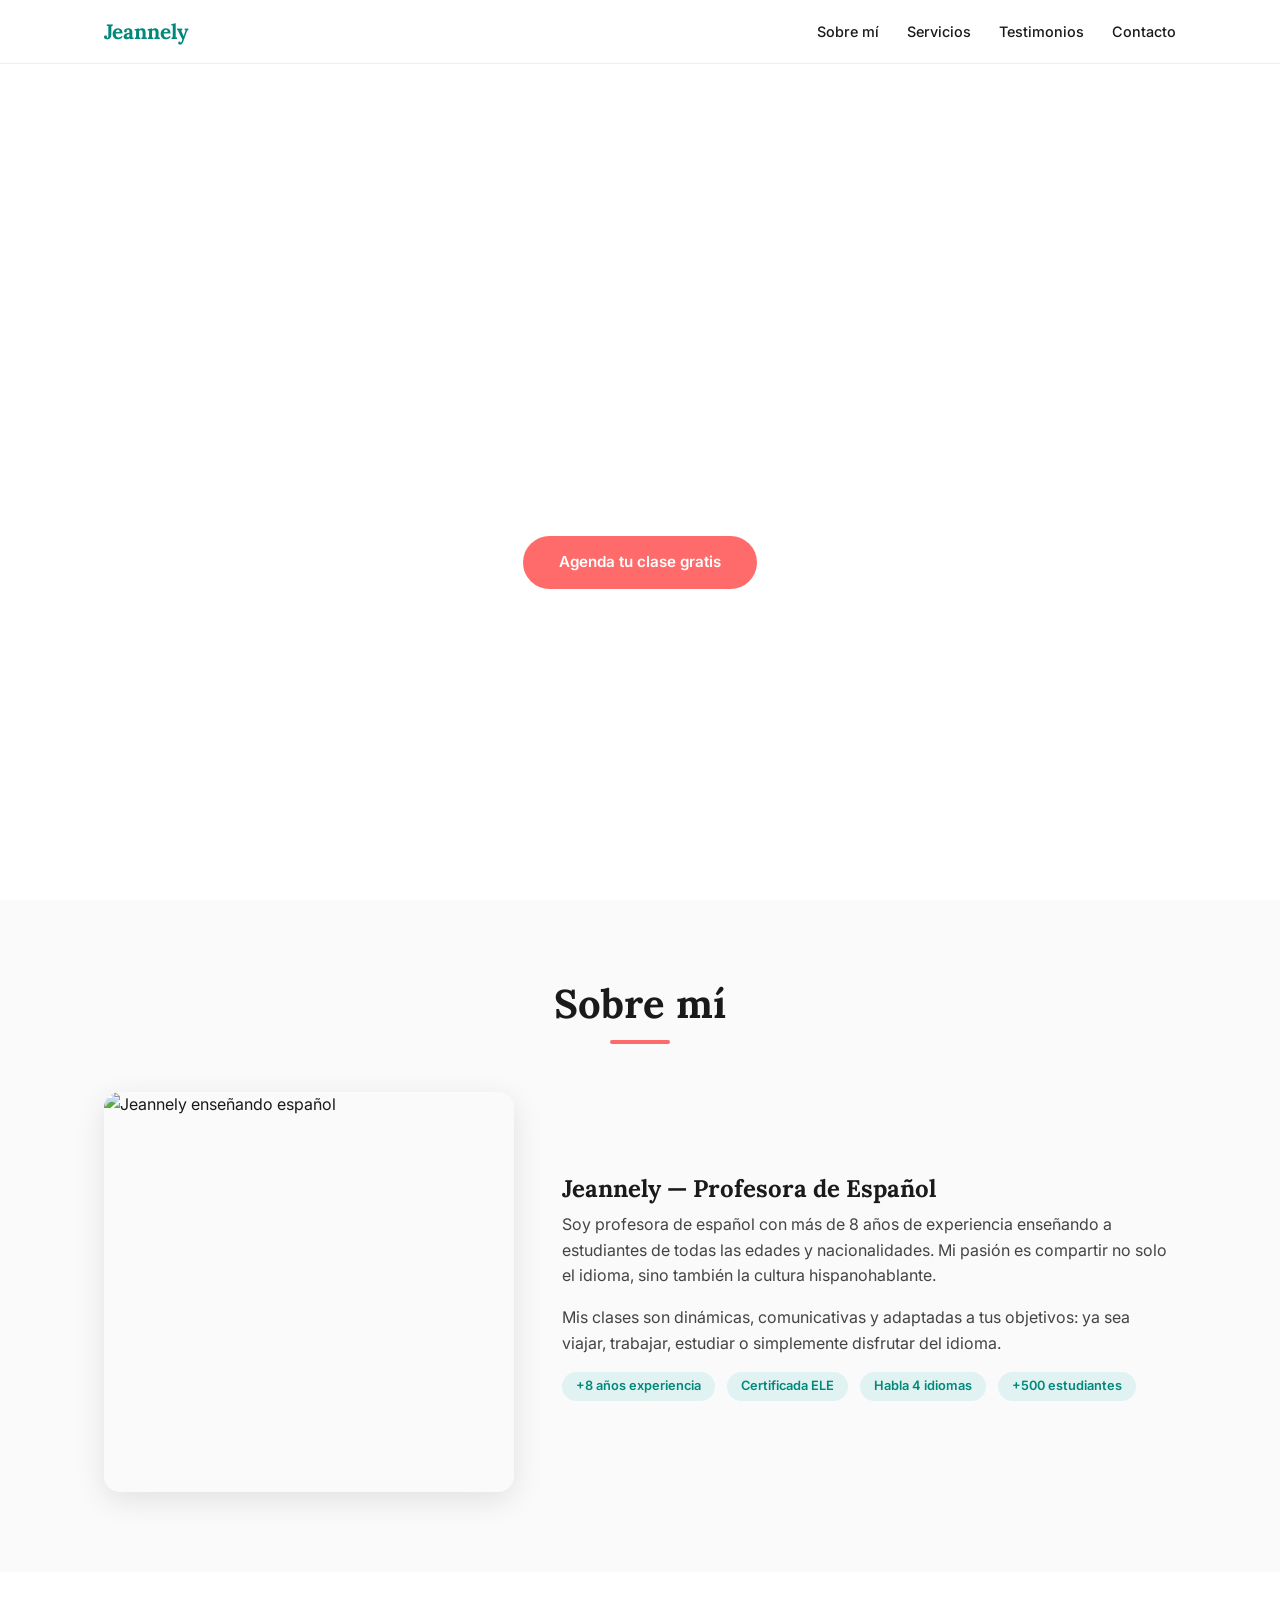
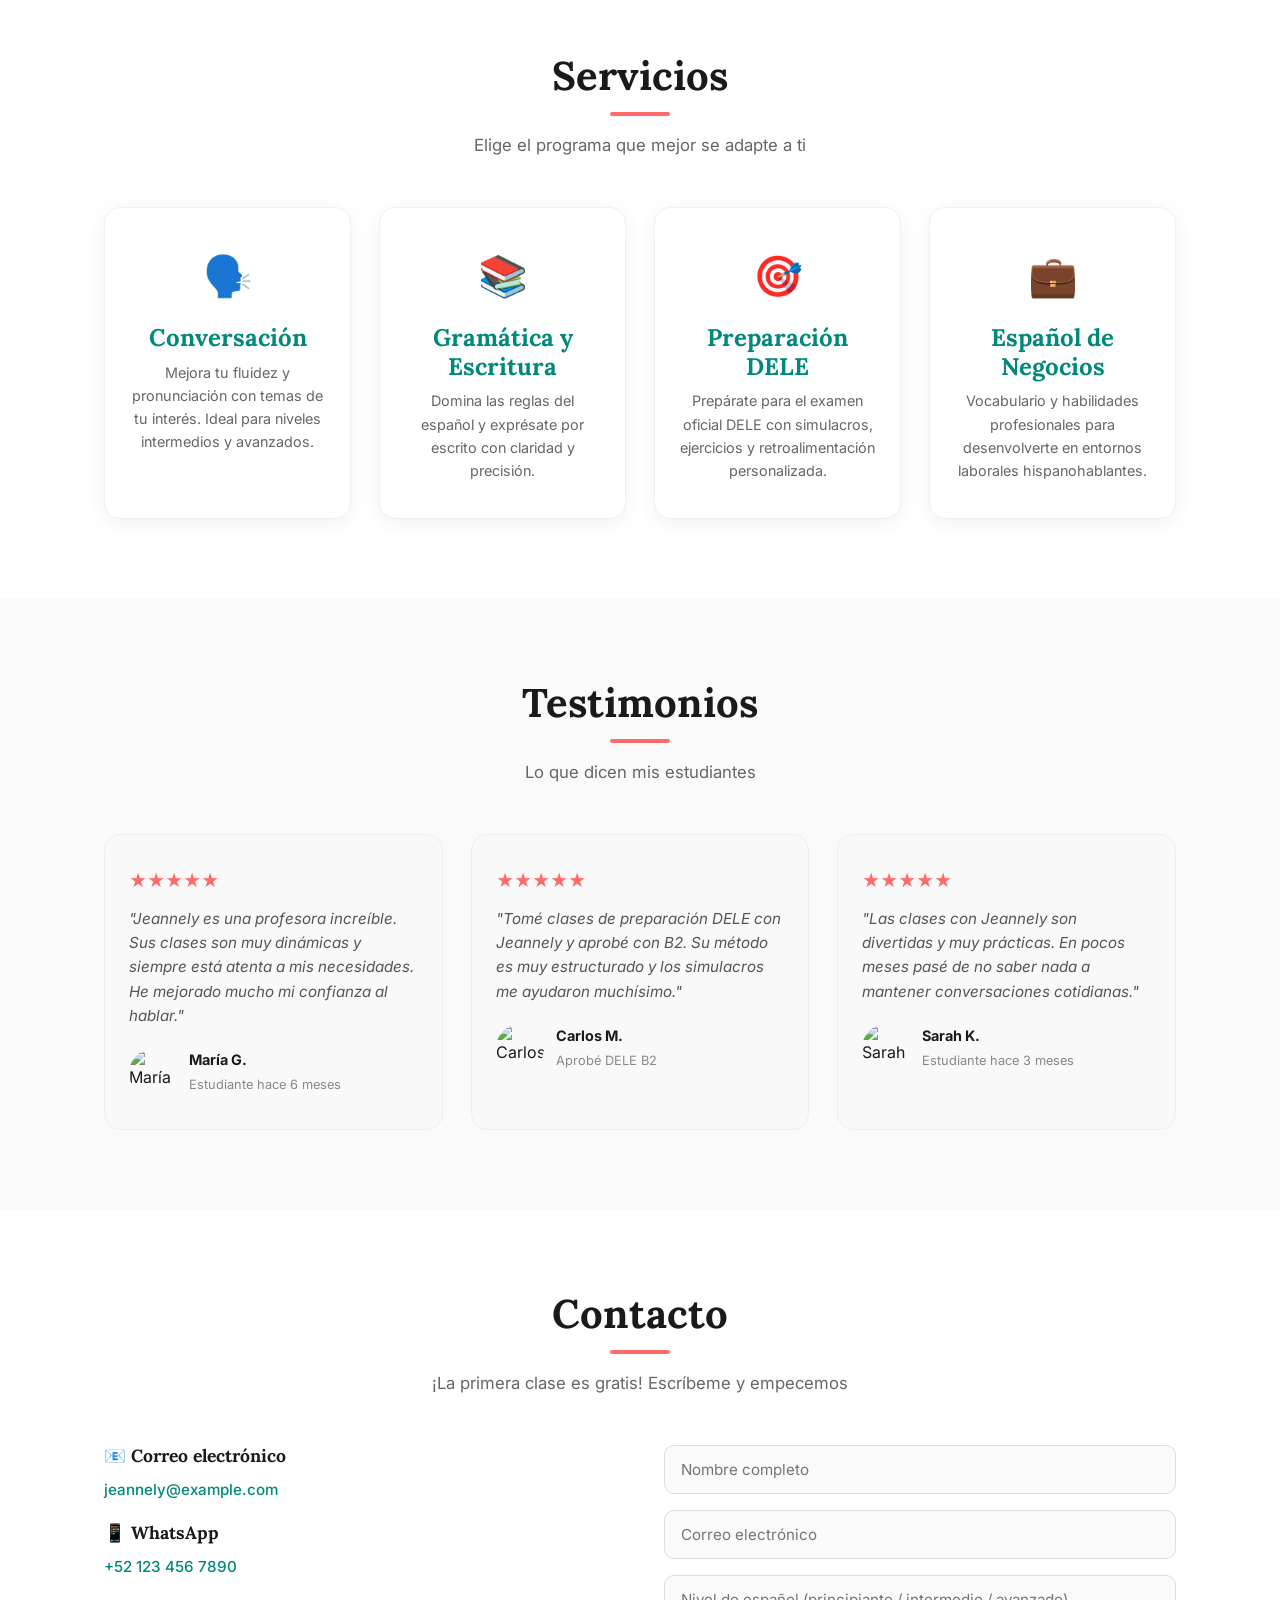
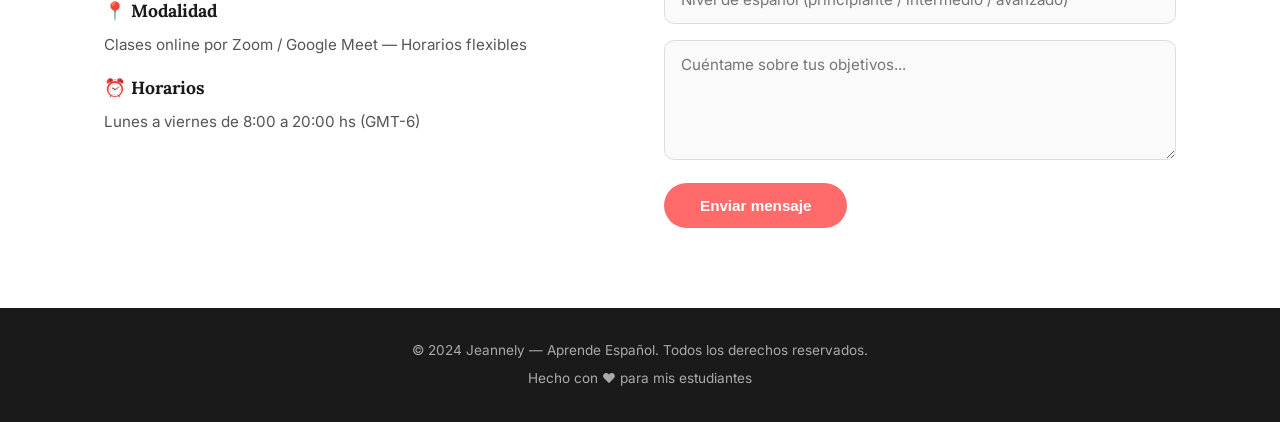
==== index.html @ 4d33d8a2 "chocolat" ====
<!DOCTYPE html>
<html lang="es">
<head>
  <meta charset="UTF-8" />
  <meta name="viewport" content="width=device-width, initial-scale=1.0" />
  <title>Jeannely — Aprende Español</title>
  <link rel="preconnect" href="https://fonts.googleapis.com" />
  <link rel="preconnect" href="https://fonts.gstatic.com" crossorigin />
  <link href="https://fonts.googleapis.com/css2?family=Inter:wght@400;500;600;700&family=Lora:wght@400;600;700&display=swap" rel="stylesheet" />
  <style>
    /* ---------- Reset & Base ---------- */
    *, *::before, *::after { box-sizing: border-box; margin: 0; padding: 0; }
    html { scroll-behavior: smooth; }
    body {
      font-family: 'Inter', sans-serif;
      color: #1a1a1a;
      background: #fafafa;
      line-height: 1.6;
    }
    a { text-decoration: none; color: inherit; }
    img { max-width: 100%; display: block; }
    ul { list-style: none; }
    .container {
      max-width: 1120px;
      margin: 0 auto;
      padding: 0 24px;
    }

    /* ---------- Typography ---------- */
    h1, h2, h3, h4 {
      font-family: 'Lora', serif;
      font-weight: 700;
      line-height: 1.2;
    }
    h1 { font-size: clamp(2.2rem, 6vw, 3.8rem); }
    h2 { font-size: clamp(1.8rem, 4vw, 2.5rem); margin-bottom: 16px; }
    h3 { font-size: clamp(1.2rem, 2.5vw, 1.5rem); margin-bottom: 8px; }
    .section-title {
      text-align: center;
      margin-bottom: 48px;
    }
    .section-title::after {
      content: '';
      display: block;
      width: 60px;
      height: 4px;
      background: #FF6B6B;
      margin: 12px auto 0;
      border-radius: 2px;
    }
    .section-subtitle {
      text-align: center;
      color: #666;
      font-size: 1.05rem;
      margin-top: -32px;
      margin-bottom: 48px;
    }

    /* ---------- Nav ---------- */
    nav {
      position: fixed;
      top: 0;
      left: 0;
      right: 0;
      background: rgba(255,255,255,0.92);
      backdrop-filter: blur(12px);
      -webkit-backdrop-filter: blur(12px);
      z-index: 100;
      border-bottom: 1px solid #eee;
      height: 64px;
      display: flex;
      align-items: center;
    }
    nav .container {
      display: flex;
      justify-content: space-between;
      align-items: center;
      width: 100%;
    }
    .nav-logo {
      font-family: 'Lora', serif;
      font-weight: 700;
      font-size: 1.3rem;
      color: #00897A;
    }
    .nav-links {
      display: flex;
      gap: 28px;
      font-size: 0.9rem;
      font-weight: 500;
    }
    .nav-links a { transition: color 0.2s; }
    .nav-links a:hover { color: #FF6B6B; }
    .hamburger { display: none; flex-direction: column; gap: 5px; cursor: pointer; }
    .hamburger span {
      width: 26px; height: 3px; background: #333; border-radius: 2px;
      transition: 0.3s;
    }

    /* ---------- Hero ---------- */
    .hero {
      min-height: 100vh;
      display: flex;
      align-items: center;
      justify-content: center;
      text-align: center;
      background:
        linear-gradient(rgba(0,0,0,0.45), rgba(0,0,0,0.45)),
        url('https://images.unsplash.com/photo-1543783207-ec64e4d95325?w=1600&q=80') center/cover no-repeat;
      color: #fff;
      padding: 100px 24px 60px;
    }
    .hero h1 { margin-bottom: 16px; }
    .hero p {
      font-size: clamp(1rem, 2vw, 1.25rem);
      max-width: 600px;
      margin: 0 auto 32px;
      opacity: 0.9;
    }
    .btn {
      display: inline-block;
      padding: 14px 36px;
      border-radius: 40px;
      font-weight: 600;
      font-size: 0.95rem;
      transition: 0.25s;
      cursor: pointer;
      border: none;
    }
    .btn-primary {
      background: #FF6B6B;
      color: #fff;
    }
    .btn-primary:hover { background: #e05555; transform: translateY(-2px); box-shadow: 0 6px 20px rgba(255,107,107,0.35); }
    .btn-outline {
      background: transparent;
      color: #fff;
      border: 2px solid #fff;
    }
    .btn-outline:hover { background: #fff; color: #1a1a1a; }

    /* ---------- Sections common ---------- */
    section { padding: 80px 0; }
    section:nth-child(even) { background: #fff; }

    /* ---------- About ---------- */
    .about-grid {
      display: grid;
      grid-template-columns: 1fr 1.5fr;
      gap: 48px;
      align-items: center;
    }
    .about-img {
      border-radius: 16px;
      width: 100%;
      height: 400px;
      object-fit: cover;
      box-shadow: 0 8px 30px rgba(0,0,0,0.1);
    }
    .about-text p { margin-bottom: 16px; color: #444; }
    .badge {
      display: inline-block;
      background: #e0f2f1;
      color: #00897A;
      padding: 4px 14px;
      border-radius: 20px;
      font-size: 0.8rem;
      font-weight: 600;
      margin-right: 8px;
      margin-bottom: 8px;
    }

    /* ---------- Services ---------- */
    .services-grid {
      display: grid;
      grid-template-columns: repeat(auto-fit, minmax(240px, 1fr));
      gap: 28px;
    }
    .service-card {
      background: #fff;
      border-radius: 16px;
      padding: 36px 24px;
      text-align: center;
      box-shadow: 0 4px 20px rgba(0,0,0,0.06);
      transition: 0.3s;
      border: 1px solid #f0f0f0;
    }
    .service-card:hover { transform: translateY(-6px); box-shadow: 0 12px 40px rgba(0,0,0,0.1); }
    .service-card .icon {
      font-size: 2.5rem;
      margin-bottom: 16px;
    }
    .service-card h3 { color: #00897A; }
    .service-card p { font-size: 0.9rem; color: #666; }

    /* ---------- Testimonials ---------- */
    .testimonials-grid {
      display: grid;
      grid-template-columns: repeat(auto-fit, minmax(280px, 1fr));
      gap: 28px;
    }
    .testimonial-card {
      background: #f9f9f9;
      border-radius: 16px;
      padding: 32px 24px;
      border: 1px solid #eee;
    }
    .testimonial-card .stars { color: #FF6B6B; font-size: 1.1rem; margin-bottom: 12px; }
    .testimonial-card p { font-style: italic; color: #555; margin-bottom: 20px; font-size: 0.95rem; }
    .testimonial-author { display: flex; align-items: center; gap: 12px; }
    .testimonial-author img {
      width: 48px; height: 48px; border-radius: 50%; object-fit: cover;
    }
    .testimonial-author strong { font-size: 0.9rem; display: block; }
    .testimonial-author span { font-size: 0.8rem; color: #888; }

    /* ---------- Contact ---------- */
    .contact-wrapper {
      display: grid;
      grid-template-columns: 1fr 1fr;
      gap: 48px;
    }
    .contact-info h4 { font-size: 1.1rem; margin-bottom: 12px; }
    .contact-info p { color: #555; margin-bottom: 20px; font-size: 0.95rem; }
    .contact-info a { color: #00897A; font-weight: 500; }
    .contact-info a:hover { text-decoration: underline; }
    .contact-form input,
    .contact-form textarea {
      width: 100%;
      padding: 14px 16px;
      border: 1px solid #ddd;
      border-radius: 10px;
      font-family: 'Inter', sans-serif;
      font-size: 0.95rem;
      margin-bottom: 16px;
      transition: 0.2s;
      background: #fafafa;
    }
    .contact-form input:focus,
    .contact-form textarea:focus {
      outline: none;
      border-color: #00897A;
      background: #fff;
      box-shadow: 0 0 0 3px rgba(0,137,122,0.15);
    }
    .contact-form textarea { min-height: 120px; resize: vertical; }

    /* ---------- Footer ---------- */
    footer {
      background: #1a1a1a;
      color: #aaa;
      text-align: center;
      padding: 32px 24px;
      font-size: 0.85rem;
    }
    footer a { color: #FF6B6B; }

    /* ---------- Responsive ---------- */
    @media (max-width: 768px) {
      .nav-links {
        display: none;
        position: absolute;
        top: 64px;
        left: 0; right: 0;
        background: #fff;
        flex-direction: column;
        padding: 20px 24px;
        border-bottom: 1px solid #eee;
        gap: 16px;
      }
      .nav-links.open { display: flex; }
      .hamburger { display: flex; }
      .about-grid { grid-template-columns: 1fr; }
      .about-img { height: 280px; }
      .contact-wrapper { grid-template-columns: 1fr; }
    }
  </style>
</head>
<body>

  <!-- ============ NAV ============ -->
  <nav>
    <div class="container">
      <a href="#" class="nav-logo">Jeannely</a>
      <ul class="nav-links" id="navLinks">
        <li><a href="#about">Sobre mí</a></li>
        <li><a href="#services">Servicios</a></li>
        <li><a href="#testimonials">Testimonios</a></li>
        <li><a href="#contact">Contacto</a></li>
      </ul>
      <div class="hamburger" id="hamburger">
        <span></span><span></span><span></span>
      </div>
    </div>
  </nav>

  <!-- ============ HERO ============ -->
  <section class="hero" id="home">
    <div>
      <h1>Aprende Español con Jeannely</h1>
      <p>Clases dinámicas y personalizadas para todos los niveles. Descubre la riqueza del idioma español desde la primera clase.</p>
      <a href="#contact" class="btn btn-primary">Agenda tu clase gratis</a>
    </div>
  </section>

  <!-- ============ ABOUT ============ -->
  <section id="about">
    <div class="container">
      <h2 class="section-title">Sobre mí</h2>
      <div class="about-grid">
        <img
          class="about-img"
          src="https://images.unsplash.com/photo-1571266028243-e4733b0f924e?w=600&q=80"
          alt="Jeannely enseñando español"
          loading="lazy"
        />
        <div class="about-text">
          <h3>Jeannely — Profesora de Español</h3>
          <p>
            Soy profesora de español con más de 8 años de experiencia enseñando a estudiantes de todas las edades y nacionalidades. Mi pasión es compartir no solo el idioma, sino también la cultura hispanohablante.
          </p>
          <p>
            Mis clases son dinámicas, comunicativas y adaptadas a tus objetivos: ya sea viajar, trabajar, estudiar o simplemente disfrutar del idioma.
          </p>
          <div>
            <span class="badge">+8 años experiencia</span>
            <span class="badge">Certificada ELE</span>
            <span class="badge">Habla 4 idiomas</span>
            <span class="badge">+500 estudiantes</span>
          </div>
        </div>
      </div>
    </div>
  </section>

  <!-- ============ SERVICES ============ -->
  <section id="services">
    <div class="container">
      <h2 class="section-title">Servicios</h2>
      <p class="section-subtitle">Elige el programa que mejor se adapte a ti</p>
      <div class="services-grid">
        <div class="service-card">
          <div class="icon">🗣️</div>
          <h3>Conversación</h3>
          <p>Mejora tu fluidez y pronunciación con temas de tu interés. Ideal para niveles intermedios y avanzados.</p>
        </div>
        <div class="service-card">
          <div class="icon">📚</div>
          <h3>Gramática y Escritura</h3>
          <p>Domina las reglas del español y exprésate por escrito con claridad y precisión.</p>
        </div>
        <div class="service-card">
          <div class="icon">🎯</div>
          <h3>Preparación DELE</h3>
          <p>Prepárate para el examen oficial DELE con simulacros, ejercicios y retroalimentación personalizada.</p>
        </div>
        <div class="service-card">
          <div class="icon">💼</div>
          <h3>Español de Negocios</h3>
          <p>Vocabulario y habilidades profesionales para desenvolverte en entornos laborales hispanohablantes.</p>
        </div>
      </div>
    </div>
  </section>

  <!-- ============ TESTIMONIALS ============ -->
  <section id="testimonials">
    <div class="container">
      <h2 class="section-title">Testimonios</h2>
      <p class="section-subtitle">Lo que dicen mis estudiantes</p>
      <div class="testimonials-grid">
        <div class="testimonial-card">
          <div class="stars">★★★★★</div>
          <p>"Jeannely es una profesora increíble. Sus clases son muy dinámicas y siempre está atenta a mis necesidades. He mejorado mucho mi confianza al hablar."</p>
          <div class="testimonial-author">
            <img src="https://images.unsplash.com/photo-1494790108377-be9c29b29330?w=100&q=80" alt="María" loading="lazy" />
            <div>
              <strong>María G.</strong>
              <span>Estudiante hace 6 meses</span>
            </div>
          </div>
        </div>
        <div class="testimonial-card">
          <div class="stars">★★★★★</div>
          <p>"Tomé clases de preparación DELE con Jeannely y aprobé con B2. Su método es muy estructurado y los simulacros me ayudaron muchísimo."</p>
          <div class="testimonial-author">
            <img src="https://images.unsplash.com/photo-1507003211169-0a1dd7228f2d?w=100&q=80" alt="Carlos" loading="lazy" />
            <div>
              <strong>Carlos M.</strong>
              <span>Aprobé DELE B2</span>
            </div>
          </div>
        </div>
        <div class="testimonial-card">
          <div class="stars">★★★★★</div>
          <p>"Las clases con Jeannely son divertidas y muy prácticas. En pocos meses pasé de no saber nada a mantener conversaciones cotidianas."</p>
          <div class="testimonial-author">
            <img src="https://images.unsplash.com/photo-1438761681033-6461ffad8d80?w=100&q=80" alt="Sarah" loading="lazy" />
            <div>
              <strong>Sarah K.</strong>
              <span>Estudiante hace 3 meses</span>
            </div>
          </div>
        </div>
      </div>
    </div>
  </section>

  <!-- ============ CONTACT ============ -->
  <section id="contact">
    <div class="container">
      <h2 class="section-title">Contacto</h2>
      <p class="section-subtitle">¡La primera clase es gratis! Escríbeme y empecemos</p>
      <div class="contact-wrapper">
        <div class="contact-info">
          <h4>📧 Correo electrónico</h4>
          <p><a href="mailto:jeannely@example.com">jeannely@example.com</a></p>

          <h4>📱 WhatsApp</h4>
          <p><a href="https://wa.me/521234567890" target="_blank">+52 123 456 7890</a></p>

          <h4>📍 Modalidad</h4>
          <p>Clases online por Zoom / Google Meet — Horarios flexibles</p>

          <h4>⏰ Horarios</h4>
          <p>Lunes a viernes de 8:00 a 20:00 hs (GMT-6)</p>
        </div>
        <form class="contact-form" onsubmit="event.preventDefault(); alert('¡Gracias por tu mensaje! Te responderé pronto.');">
          <input type="text" placeholder="Nombre completo" required />
          <input type="email" placeholder="Correo electrónico" required />
          <input type="text" placeholder="Nivel de español (principiante / intermedio / avanzado)" />
          <textarea placeholder="Cuéntame sobre tus objetivos..." required></textarea>
          <button type="submit" class="btn btn-primary">Enviar mensaje</button>
        </form>
      </div>
    </div>
  </section>

  <!-- ============ FOOTER ============ -->
  <footer>
    <div class="container">
      <p>&copy; 2024 Jeannely — Aprende Español. Todos los derechos reservados.</p>
      <p style="margin-top: 6px;">Hecho con ❤️ para mis estudiantes</p>
    </div>
  </footer>

  <!-- ============ JS ============ -->
  <script>
    const hamburger = document.getElementById('hamburger');
    const navLinks = document.getElementById('navLinks');

    hamburger.addEventListener('click', () => {
      navLinks.classList.toggle('open');
    });

    document.querySelectorAll('.nav-links a').forEach(link => {
      link.addEventListener('click', () => {
        navLinks.classList.remove('open');
      });
    });
  </script>
</body>
</html>
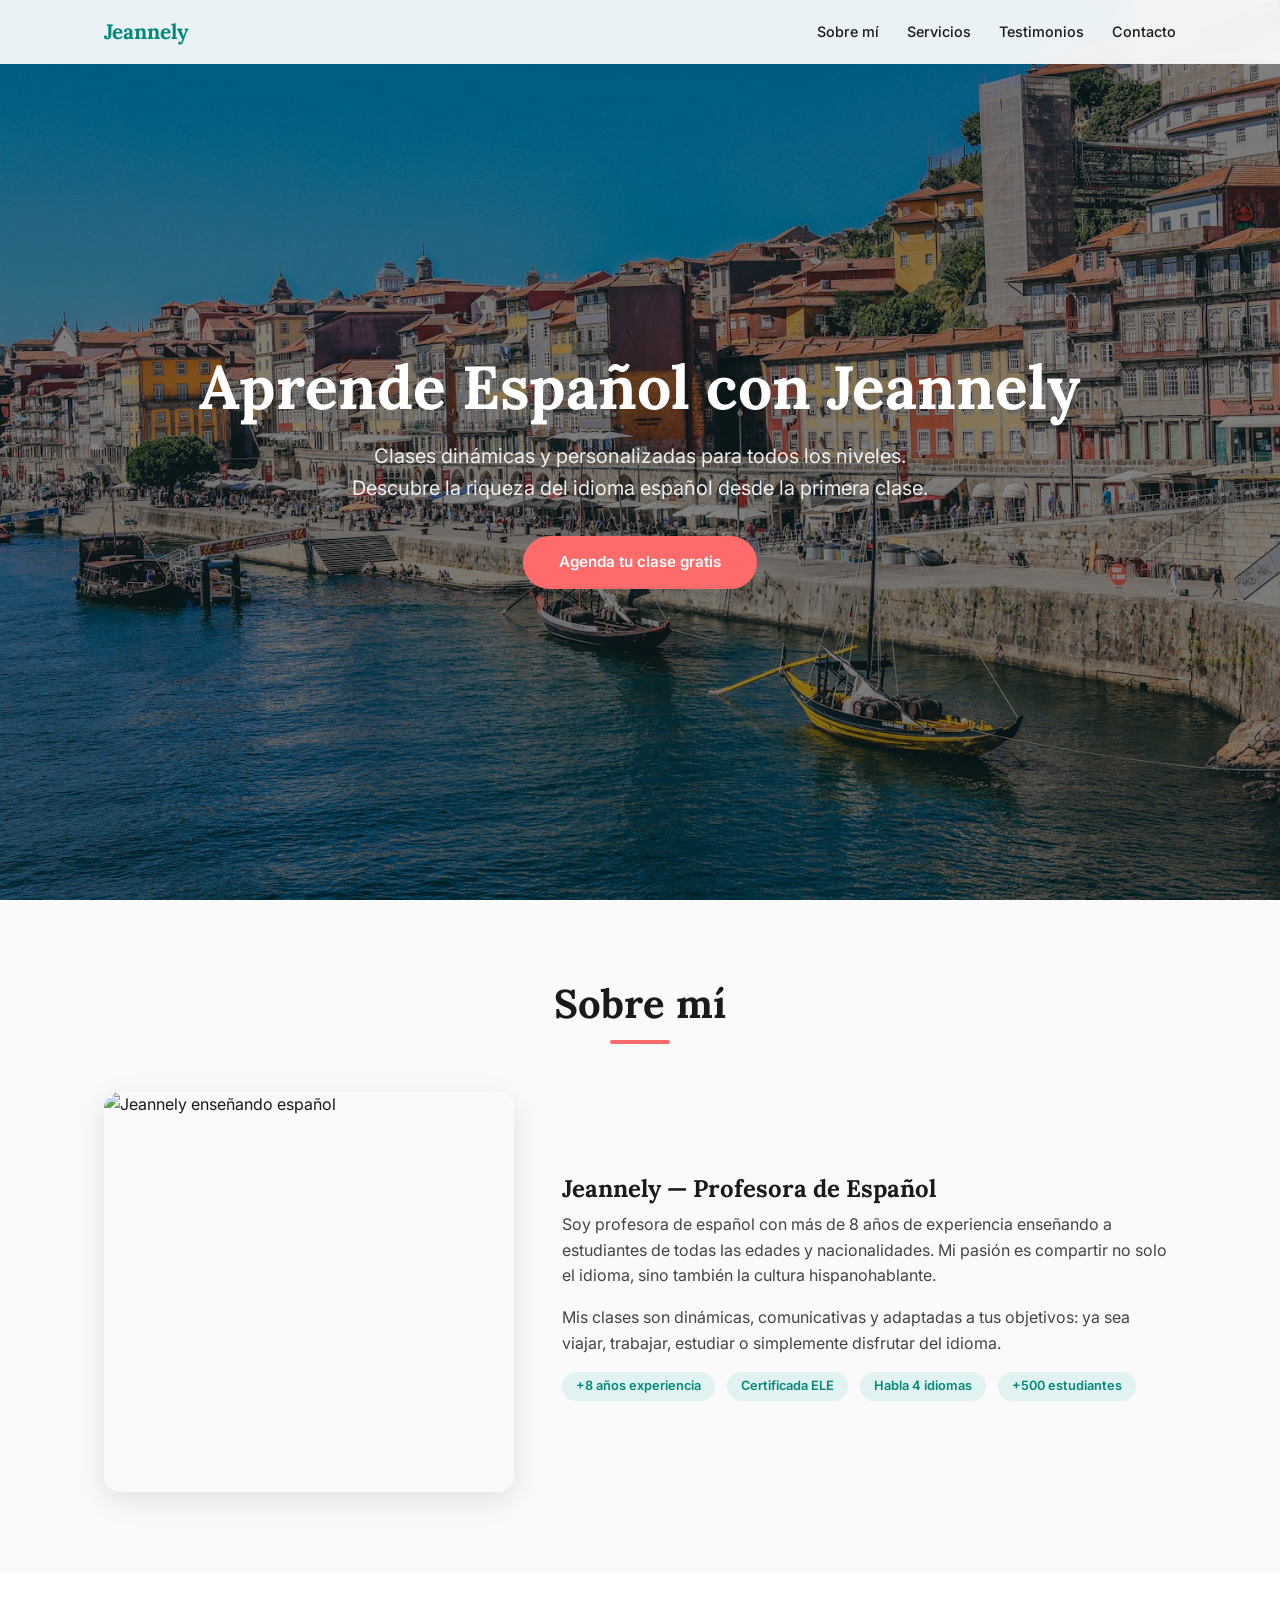
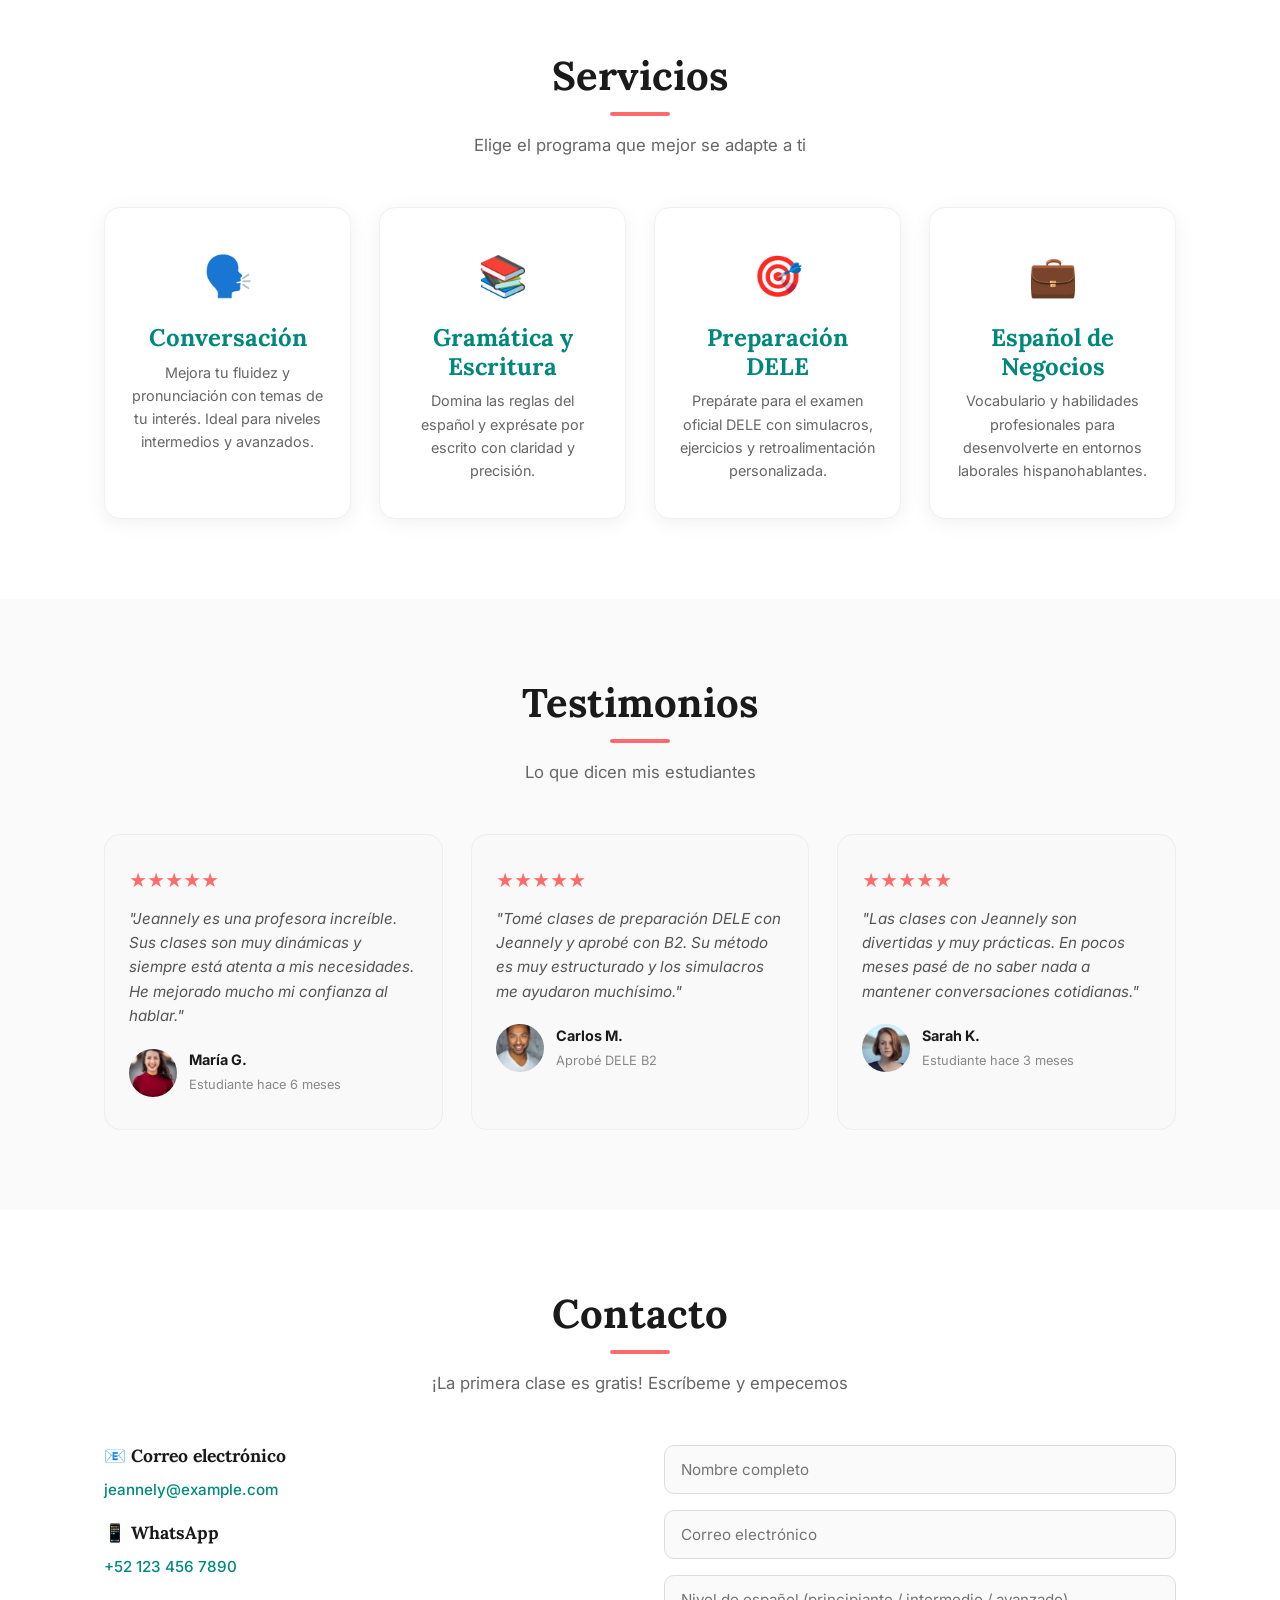
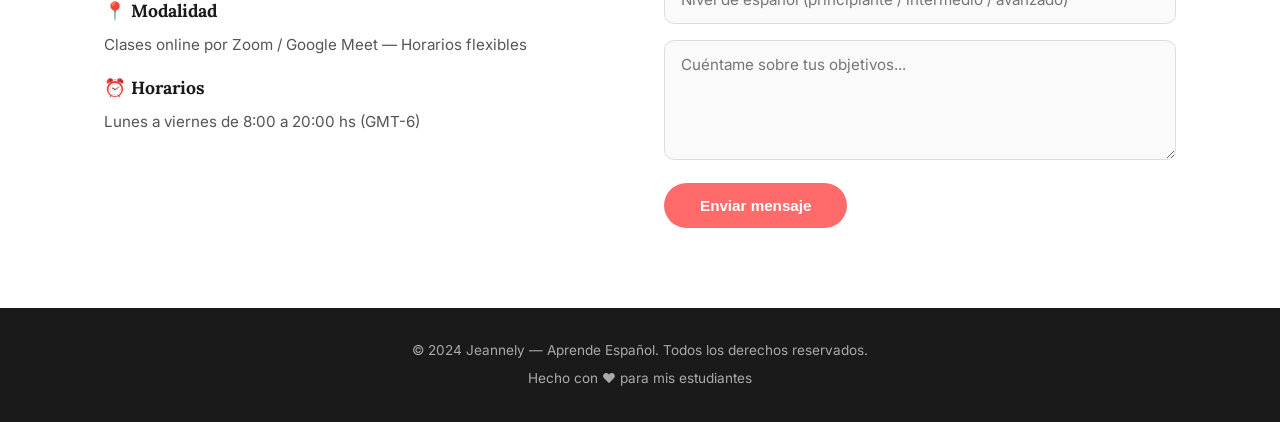
==== commit 914a493e: "Add images and update local file paths" ====
--- a/index.html
+++ b/index.html
@@ -99,16 +99,33 @@
 
     /* ---------- Hero ---------- */
     .hero {
+      position: relative;
       min-height: 100vh;
       display: flex;
       align-items: center;
       justify-content: center;
       text-align: center;
-      background:
-        linear-gradient(rgba(0,0,0,0.45), rgba(0,0,0,0.45)),
-        url('https://images.unsplash.com/photo-1543783207-ec64e4d95325?w=1600&q=80') center/cover no-repeat;
       color: #fff;
       padding: 100px 24px 60px;
+      overflow: hidden;
+    }
+    .hero-bg {
+      position: absolute;
+      top: 0; left: 0;
+      width: 100%; height: 100%;
+      object-fit: cover;
+      z-index: 0;
+    }
+    .hero-overlay {
+      position: absolute;
+      top: 0; left: 0;
+      width: 100%; height: 100%;
+      background: rgba(0,0,0,0.45);
+      z-index: 1;
+    }
+    .hero > *:not(.hero-bg):not(.hero-overlay) {
+      position: relative;
+      z-index: 2;
     }
     .hero h1 { margin-bottom: 16px; }
     .hero p {
@@ -296,6 +313,8 @@
 
   <!-- ============ HERO ============ -->
   <section class="hero" id="home">
+    <img class="hero-bg" src="images/hero-bg.jpg" alt="" aria-hidden="true" />
+    <div class="hero-overlay"></div>
     <div>
       <h1>Aprende Español con Jeannely</h1>
       <p>Clases dinámicas y personalizadas para todos los niveles. Descubre la riqueza del idioma español desde la primera clase.</p>
@@ -310,7 +329,7 @@
       <div class="about-grid">
         <img
           class="about-img"
-          src="https://images.unsplash.com/photo-1571266028243-e4733b0f924e?w=600&q=80"
+          src="images/about-teacher.jpg"
           alt="Jeannely enseñando español"
           loading="lazy"
         />
@@ -373,7 +392,7 @@
           <div class="stars">★★★★★</div>
           <p>"Jeannely es una profesora increíble. Sus clases son muy dinámicas y siempre está atenta a mis necesidades. He mejorado mucho mi confianza al hablar."</p>
           <div class="testimonial-author">
-            <img src="https://images.unsplash.com/photo-1494790108377-be9c29b29330?w=100&q=80" alt="María" loading="lazy" />
+            <img src="images/testimonial-maria.jpg" alt="María" loading="lazy" />
             <div>
               <strong>María G.</strong>
               <span>Estudiante hace 6 meses</span>
@@ -384,7 +403,7 @@
           <div class="stars">★★★★★</div>
           <p>"Tomé clases de preparación DELE con Jeannely y aprobé con B2. Su método es muy estructurado y los simulacros me ayudaron muchísimo."</p>
           <div class="testimonial-author">
-            <img src="https://images.unsplash.com/photo-1507003211169-0a1dd7228f2d?w=100&q=80" alt="Carlos" loading="lazy" />
+            <img src="images/testimonial-carlos.jpg" alt="Carlos" loading="lazy" />
             <div>
               <strong>Carlos M.</strong>
               <span>Aprobé DELE B2</span>
@@ -395,7 +414,7 @@
           <div class="stars">★★★★★</div>
           <p>"Las clases con Jeannely son divertidas y muy prácticas. En pocos meses pasé de no saber nada a mantener conversaciones cotidianas."</p>
           <div class="testimonial-author">
-            <img src="https://images.unsplash.com/photo-1438761681033-6461ffad8d80?w=100&q=80" alt="Sarah" loading="lazy" />
+            <img src="images/testimonial-sarah.jpg" alt="Sarah" loading="lazy" />
             <div>
               <strong>Sarah K.</strong>
               <span>Estudiante hace 3 meses</span>
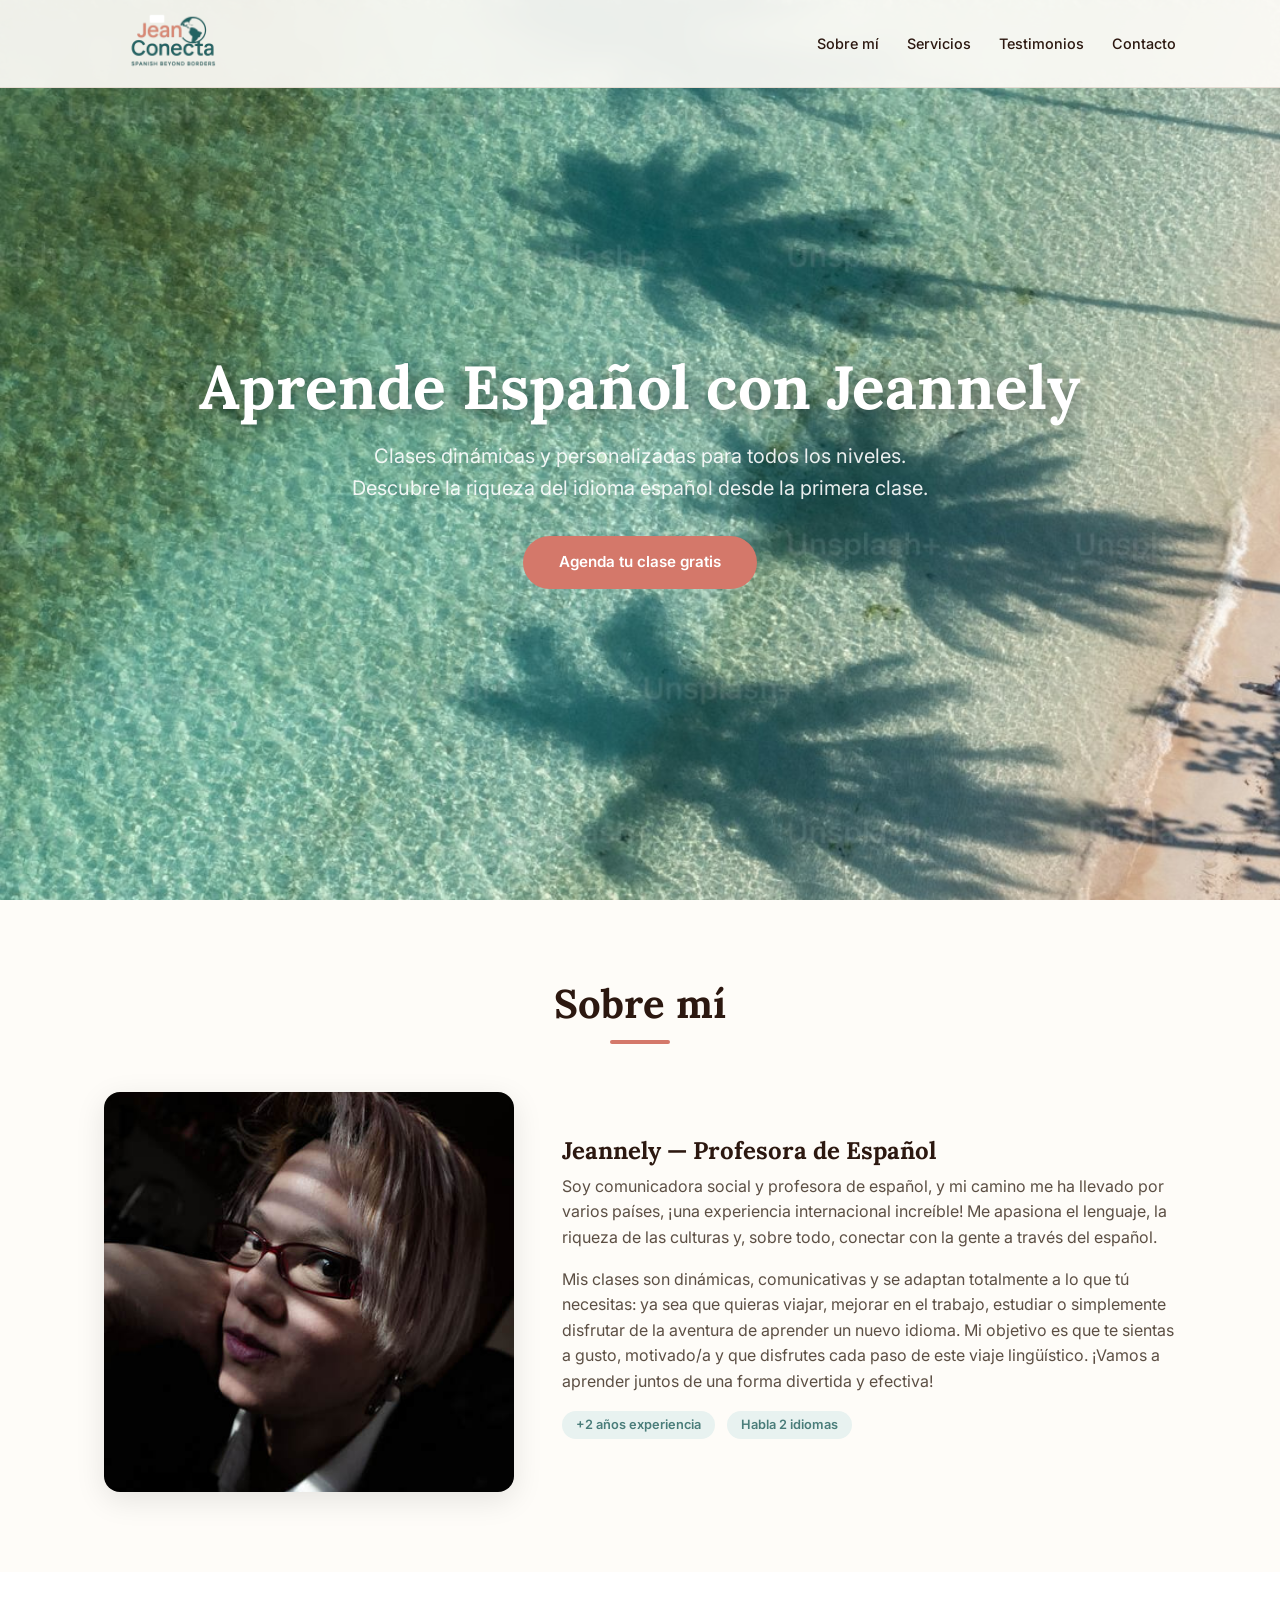
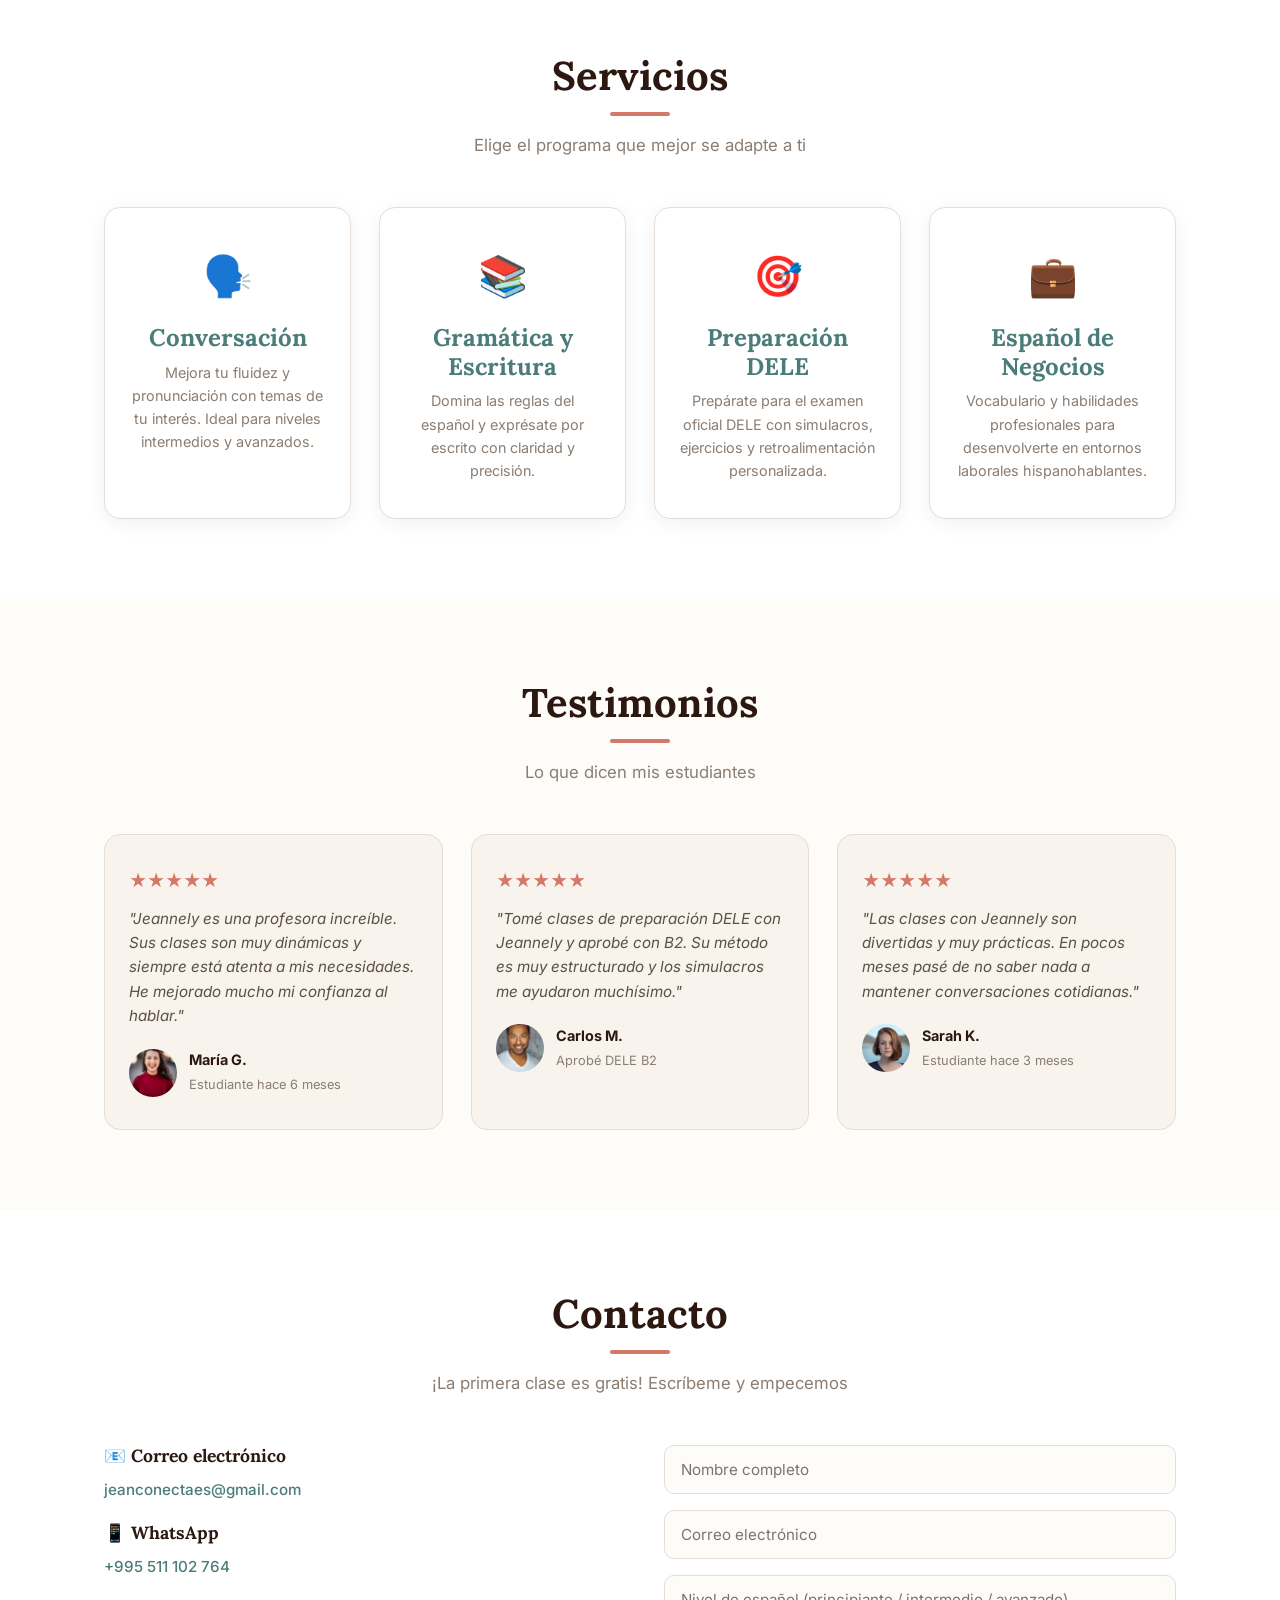
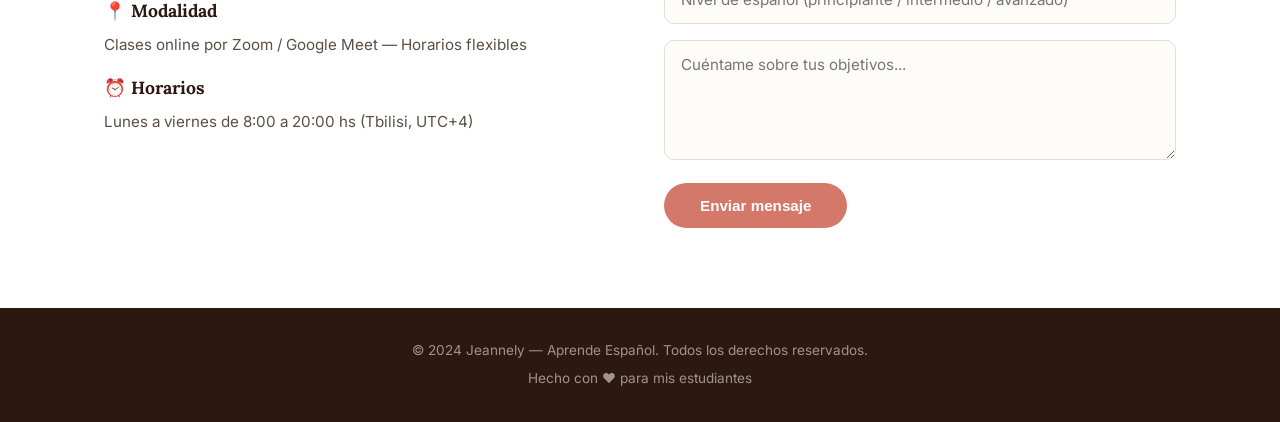
==== commit bbd3d103: "Rediseño completo: paleta cálida, logo grande, hero tropical, foto real profesora" ====
--- a/index.html
+++ b/index.html
@@ -13,8 +13,8 @@
     html { scroll-behavior: smooth; }
     body {
       font-family: 'Inter', sans-serif;
-      color: #1a1a1a;
-      background: #fafafa;
+      color: #2C1810;
+      background: #FEFCF8;
       line-height: 1.6;
     }
     a { text-decoration: none; color: inherit; }
@@ -44,13 +44,13 @@
       display: block;
       width: 60px;
       height: 4px;
-      background: #FF6B6B;
+      background: #D4786A;
       margin: 12px auto 0;
       border-radius: 2px;
     }
     .section-subtitle {
       text-align: center;
-      color: #666;
+      color: #8B7D72;
       font-size: 1.05rem;
       margin-top: -32px;
       margin-bottom: 48px;
@@ -62,12 +62,12 @@
       top: 0;
       left: 0;
       right: 0;
-      background: rgba(255,255,255,0.92);
+      background: rgba(254,252,248,0.92);
       backdrop-filter: blur(12px);
       -webkit-backdrop-filter: blur(12px);
       z-index: 100;
-      border-bottom: 1px solid #eee;
-      height: 64px;
+      border-bottom: 1px solid #E8DDD4;
+      height: 88px;
       display: flex;
       align-items: center;
     }
@@ -77,12 +77,8 @@
       align-items: center;
       width: 100%;
     }
-    .nav-logo {
-      font-family: 'Lora', serif;
-      font-weight: 700;
-      font-size: 1.3rem;
-      color: #00897A;
-    }
+    .nav-logo { display: flex; align-items: center; }
+    .nav-logo img { height: 76px; width: auto; }
     .nav-links {
       display: flex;
       gap: 28px;
@@ -90,10 +86,10 @@
       font-weight: 500;
     }
     .nav-links a { transition: color 0.2s; }
-    .nav-links a:hover { color: #FF6B6B; }
+    .nav-links a:hover { color: #D4786A; }
     .hamburger { display: none; flex-direction: column; gap: 5px; cursor: pointer; }
     .hamburger span {
-      width: 26px; height: 3px; background: #333; border-radius: 2px;
+      width: 26px; height: 3px; background: #2C1810; border-radius: 2px;
       transition: 0.3s;
     }
 
@@ -116,18 +112,11 @@
       object-fit: cover;
       z-index: 0;
     }
-    .hero-overlay {
-      position: absolute;
-      top: 0; left: 0;
-      width: 100%; height: 100%;
-      background: rgba(0,0,0,0.45);
-      z-index: 1;
-    }
-    .hero > *:not(.hero-bg):not(.hero-overlay) {
+    .hero > *:not(.hero-bg) {
       position: relative;
       z-index: 2;
     }
-    .hero h1 { margin-bottom: 16px; }
+    .hero h1 { margin-bottom: 16px; text-shadow: 0 2px 20px rgba(0,0,0,0.5); }
     .hero p {
       font-size: clamp(1rem, 2vw, 1.25rem);
       max-width: 600px;
@@ -145,16 +134,16 @@
       border: none;
     }
     .btn-primary {
-      background: #FF6B6B;
+      background: #D4786A;
       color: #fff;
     }
-    .btn-primary:hover { background: #e05555; transform: translateY(-2px); box-shadow: 0 6px 20px rgba(255,107,107,0.35); }
+    .btn-primary:hover { background: #c0685a; transform: translateY(-2px); box-shadow: 0 6px 20px rgba(212,120,106,0.35); }
     .btn-outline {
       background: transparent;
       color: #fff;
       border: 2px solid #fff;
     }
-    .btn-outline:hover { background: #fff; color: #1a1a1a; }
+    .btn-outline:hover { background: #fff; color: #2C1810; }
 
     /* ---------- Sections common ---------- */
     section { padding: 80px 0; }
@@ -174,11 +163,11 @@
       object-fit: cover;
       box-shadow: 0 8px 30px rgba(0,0,0,0.1);
     }
-    .about-text p { margin-bottom: 16px; color: #444; }
+    .about-text p { margin-bottom: 16px; color: #5C4F44; }
     .badge {
       display: inline-block;
-      background: #e0f2f1;
-      color: #00897A;
+      background: #E8F2F0;
+      color: #4A7D7A;
       padding: 4px 14px;
       border-radius: 20px;
       font-size: 0.8rem;
@@ -200,15 +189,15 @@
       text-align: center;
       box-shadow: 0 4px 20px rgba(0,0,0,0.06);
       transition: 0.3s;
-      border: 1px solid #f0f0f0;
+      border: 1px solid #E8DDD4;
     }
     .service-card:hover { transform: translateY(-6px); box-shadow: 0 12px 40px rgba(0,0,0,0.1); }
     .service-card .icon {
       font-size: 2.5rem;
       margin-bottom: 16px;
     }
-    .service-card h3 { color: #00897A; }
-    .service-card p { font-size: 0.9rem; color: #666; }
+    .service-card h3 { color: #4A7D7A; }
+    .service-card p { font-size: 0.9rem; color: #8B7D72; }
 
     /* ---------- Testimonials ---------- */
     .testimonials-grid {
@@ -217,19 +206,19 @@
       gap: 28px;
     }
     .testimonial-card {
-      background: #f9f9f9;
+      background: #F8F3ED;
       border-radius: 16px;
       padding: 32px 24px;
-      border: 1px solid #eee;
-    }
-    .testimonial-card .stars { color: #FF6B6B; font-size: 1.1rem; margin-bottom: 12px; }
-    .testimonial-card p { font-style: italic; color: #555; margin-bottom: 20px; font-size: 0.95rem; }
+      border: 1px solid #E8DDD4;
+    }
+    .testimonial-card .stars { color: #D4786A; font-size: 1.1rem; margin-bottom: 12px; }
+    .testimonial-card p { font-style: italic; color: #5C4F44; margin-bottom: 20px; font-size: 0.95rem; }
     .testimonial-author { display: flex; align-items: center; gap: 12px; }
     .testimonial-author img {
       width: 48px; height: 48px; border-radius: 50%; object-fit: cover;
     }
     .testimonial-author strong { font-size: 0.9rem; display: block; }
-    .testimonial-author span { font-size: 0.8rem; color: #888; }
+    .testimonial-author span { font-size: 0.8rem; color: #8B7D72; }
 
     /* ---------- Contact ---------- */
     .contact-wrapper {
@@ -238,51 +227,51 @@
       gap: 48px;
     }
     .contact-info h4 { font-size: 1.1rem; margin-bottom: 12px; }
-    .contact-info p { color: #555; margin-bottom: 20px; font-size: 0.95rem; }
-    .contact-info a { color: #00897A; font-weight: 500; }
+    .contact-info p { color: #5C4F44; margin-bottom: 20px; font-size: 0.95rem; }
+    .contact-info a { color: #4A7D7A; font-weight: 500; }
     .contact-info a:hover { text-decoration: underline; }
     .contact-form input,
     .contact-form textarea {
       width: 100%;
       padding: 14px 16px;
-      border: 1px solid #ddd;
+      border: 1px solid #E8DDD4;
       border-radius: 10px;
       font-family: 'Inter', sans-serif;
       font-size: 0.95rem;
       margin-bottom: 16px;
       transition: 0.2s;
-      background: #fafafa;
+      background: #FEFCF8;
     }
     .contact-form input:focus,
     .contact-form textarea:focus {
       outline: none;
-      border-color: #00897A;
+      border-color: #4A7D7A;
       background: #fff;
-      box-shadow: 0 0 0 3px rgba(0,137,122,0.15);
+      box-shadow: 0 0 0 3px rgba(74,125,122,0.15);
     }
     .contact-form textarea { min-height: 120px; resize: vertical; }
 
     /* ---------- Footer ---------- */
     footer {
-      background: #1a1a1a;
-      color: #aaa;
+      background: #2C1810;
+      color: #A09387;
       text-align: center;
       padding: 32px 24px;
       font-size: 0.85rem;
     }
-    footer a { color: #FF6B6B; }
+    footer a { color: #D4786A; }
 
     /* ---------- Responsive ---------- */
     @media (max-width: 768px) {
       .nav-links {
         display: none;
         position: absolute;
-        top: 64px;
+        top: 88px;
         left: 0; right: 0;
         background: #fff;
         flex-direction: column;
         padding: 20px 24px;
-        border-bottom: 1px solid #eee;
+        border-bottom: 1px solid #E8DDD4;
         gap: 16px;
       }
       .nav-links.open { display: flex; }
@@ -298,7 +287,7 @@
   <!-- ============ NAV ============ -->
   <nav>
     <div class="container">
-      <a href="#" class="nav-logo">Jeannely</a>
+      <a href="#" class="nav-logo"><img src="images/Logo final.png" alt="Jeannely" /></a>
       <ul class="nav-links" id="navLinks">
         <li><a href="#about">Sobre mí</a></li>
         <li><a href="#services">Servicios</a></li>
@@ -314,7 +303,6 @@
   <!-- ============ HERO ============ -->
   <section class="hero" id="home">
     <img class="hero-bg" src="images/hero-bg.jpg" alt="" aria-hidden="true" />
-    <div class="hero-overlay"></div>
     <div>
       <h1>Aprende Español con Jeannely</h1>
       <p>Clases dinámicas y personalizadas para todos los niveles. Descubre la riqueza del idioma español desde la primera clase.</p>
@@ -336,16 +324,14 @@
         <div class="about-text">
           <h3>Jeannely — Profesora de Español</h3>
           <p>
-            Soy profesora de español con más de 8 años de experiencia enseñando a estudiantes de todas las edades y nacionalidades. Mi pasión es compartir no solo el idioma, sino también la cultura hispanohablante.
+            Soy comunicadora social y profesora de español, y mi camino me ha llevado por varios países, ¡una experiencia internacional increíble! Me apasiona el lenguaje, la riqueza de las culturas y, sobre todo, conectar con la gente a través del español.
           </p>
           <p>
-            Mis clases son dinámicas, comunicativas y adaptadas a tus objetivos: ya sea viajar, trabajar, estudiar o simplemente disfrutar del idioma.
+            Mis clases son dinámicas, comunicativas y se adaptan totalmente a lo que tú necesitas: ya sea que quieras viajar, mejorar en el trabajo, estudiar o simplemente disfrutar de la aventura de aprender un nuevo idioma. Mi objetivo es que te sientas a gusto, motivado/a y que disfrutes cada paso de este viaje lingüístico. ¡Vamos a aprender juntos de una forma divertida y efectiva!
           </p>
           <div>
-            <span class="badge">+8 años experiencia</span>
-            <span class="badge">Certificada ELE</span>
-            <span class="badge">Habla 4 idiomas</span>
-            <span class="badge">+500 estudiantes</span>
+            <span class="badge">+2 años experiencia</span>
+            <span class="badge">Habla 2 idiomas</span>
           </div>
         </div>
       </div>
@@ -433,16 +419,16 @@
       <div class="contact-wrapper">
         <div class="contact-info">
           <h4>📧 Correo electrónico</h4>
-          <p><a href="mailto:jeannely@example.com">jeannely@example.com</a></p>
+          <p><a href="mailto:jeanconectaes@gmail.com">jeanconectaes@gmail.com</a></p>
 
           <h4>📱 WhatsApp</h4>
-          <p><a href="https://wa.me/521234567890" target="_blank">+52 123 456 7890</a></p>
+          <p><a href="https://wa.me/995511102764" target="_blank">+995 511 102 764</a></p>
 
           <h4>📍 Modalidad</h4>
           <p>Clases online por Zoom / Google Meet — Horarios flexibles</p>
 
           <h4>⏰ Horarios</h4>
-          <p>Lunes a viernes de 8:00 a 20:00 hs (GMT-6)</p>
+          <p>Lunes a viernes de 8:00 a 20:00 hs (Tbilisi, UTC+4)</p>
         </div>
         <form class="contact-form" onsubmit="event.preventDefault(); alert('¡Gracias por tu mensaje! Te responderé pronto.');">
           <input type="text" placeholder="Nombre completo" required />
